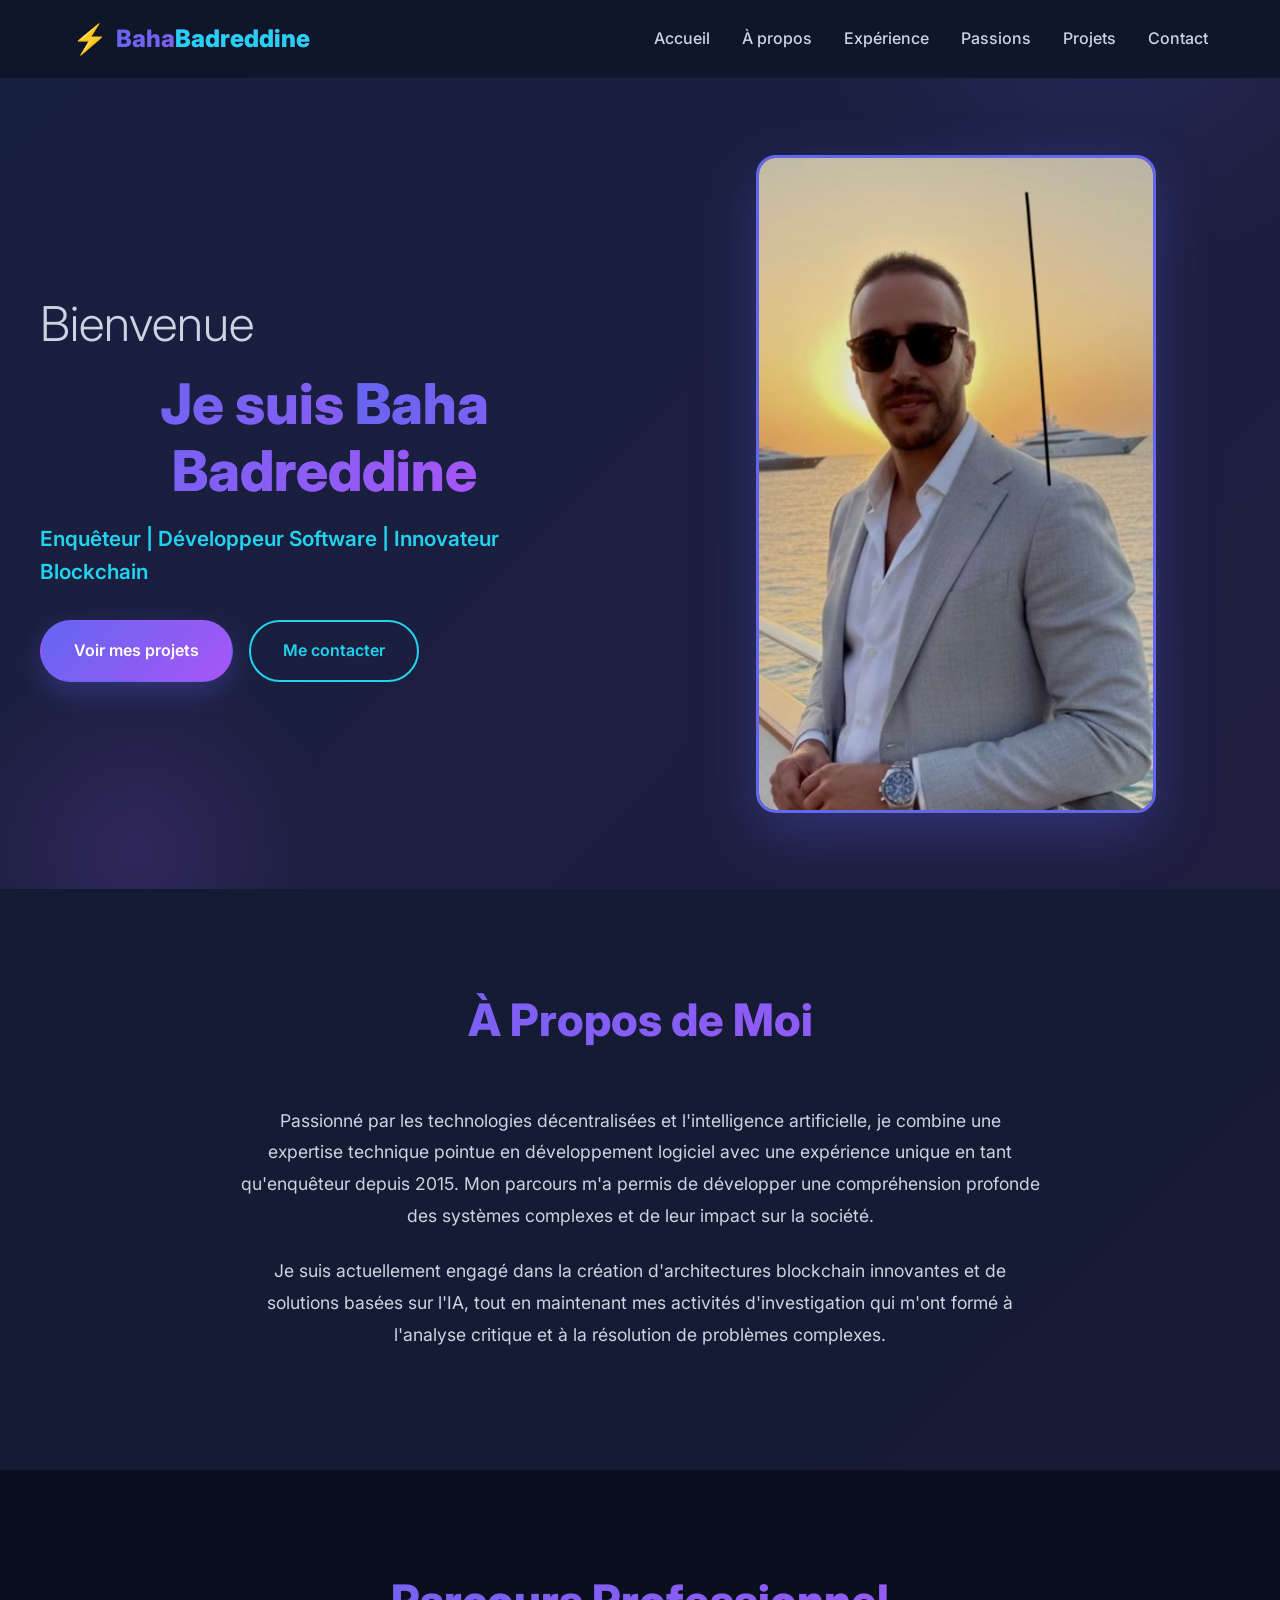
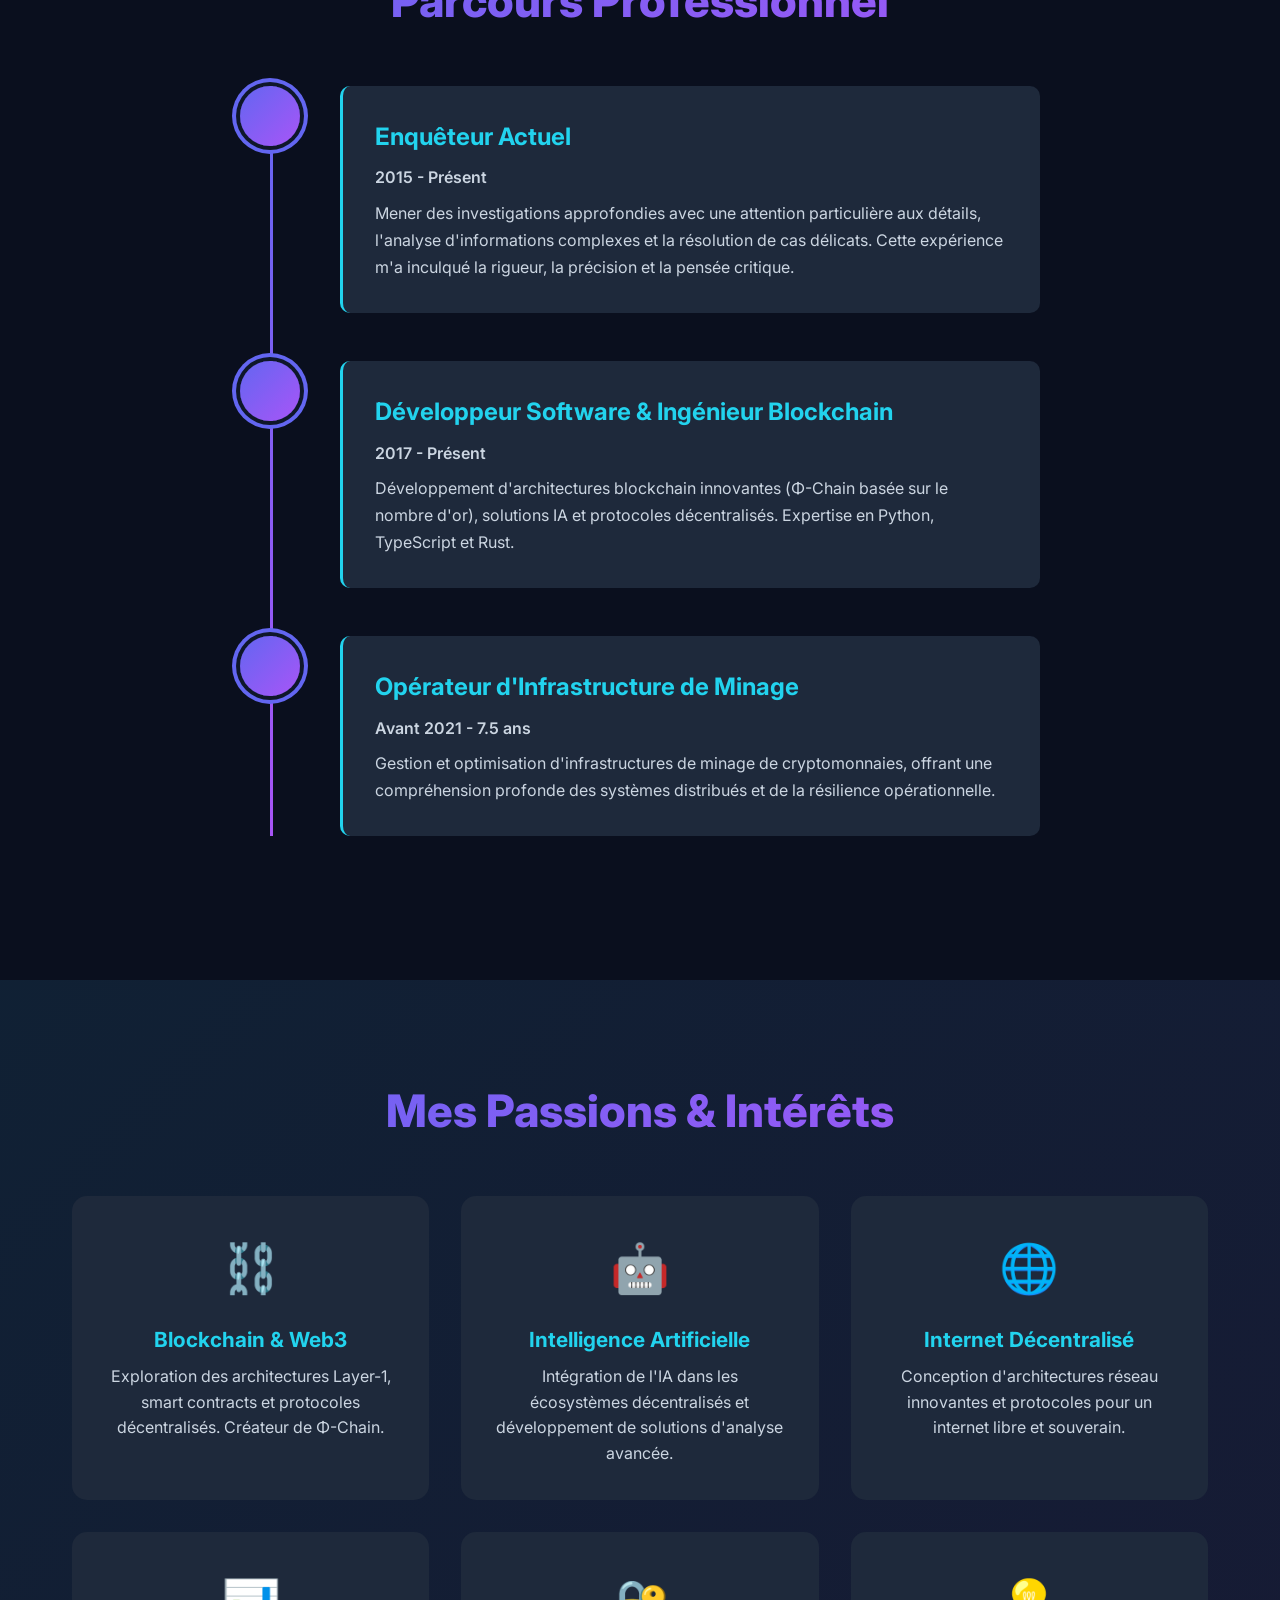
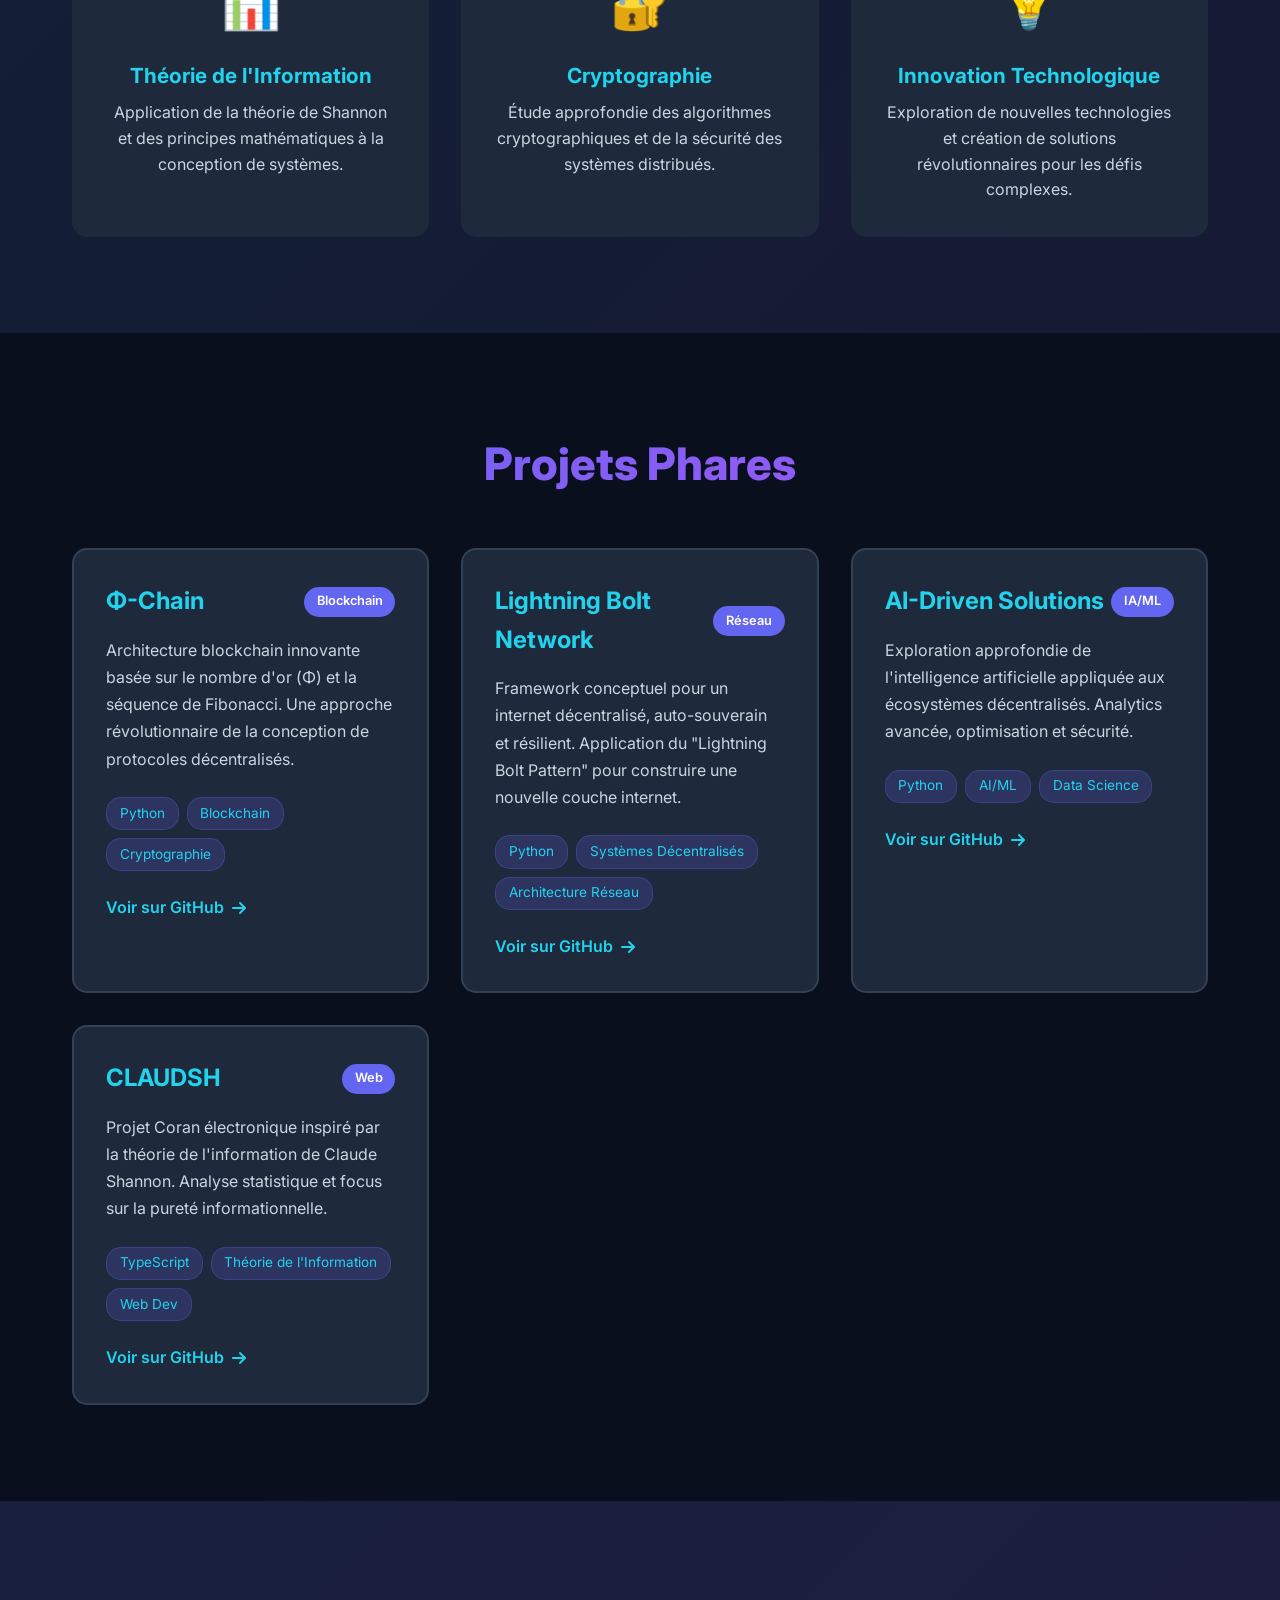
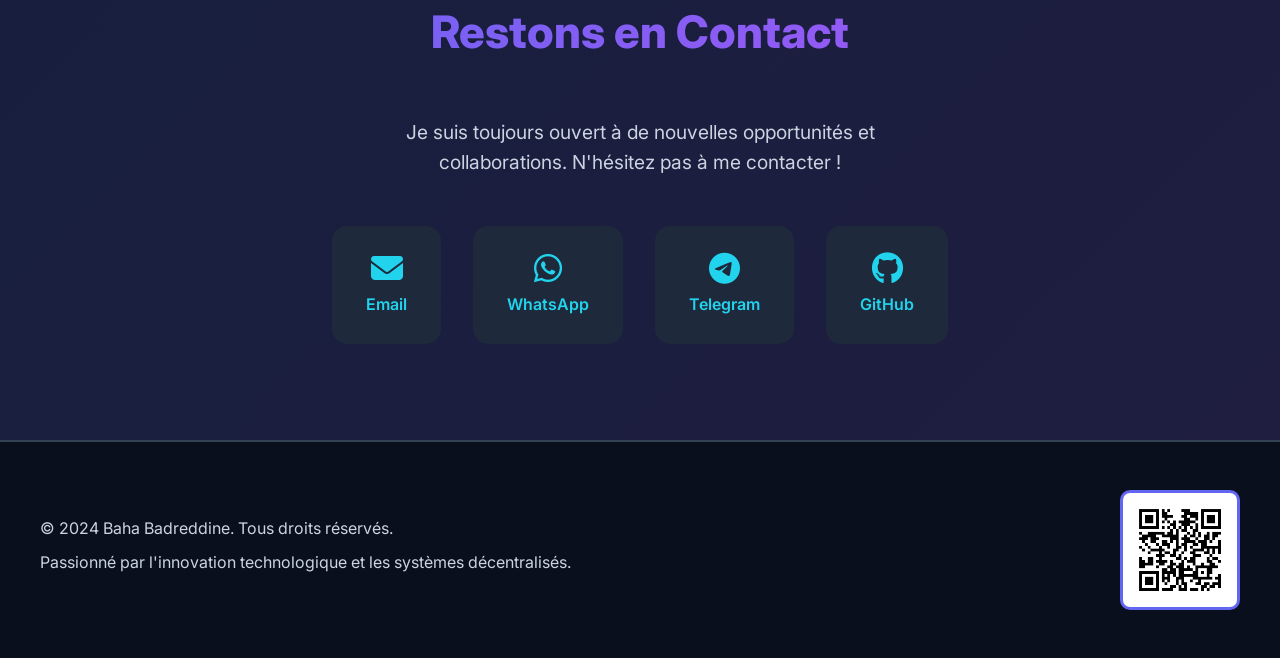
==== index.html @ 22c57d13 "🚀 Add professional portfolio website with profile, projects, and hobbies section" ====
<!DOCTYPE html>
<html lang="fr">
<head>
    <meta charset="UTF-8">
    <meta name="viewport" content="width=device-width, initial-scale=1.0">
    <title>Baha Badreddine | Portfolio Professionnel</title>
    <link rel="stylesheet" href="style.css">
    <link rel="stylesheet" href="https://cdnjs.cloudflare.com/ajax/libs/font-awesome/6.4.0/css/all.min.css">
    <link href="https://fonts.googleapis.com/css2?family=Poppins:wght@300;400;600;700;800&family=Inter:wght@400;500;600&display=swap" rel="stylesheet">
</head>
<body>
    <!-- Navigation -->
    <header class="navbar">
        <nav class="nav-container">
            <div class="logo">
                <span class="logo-icon">⚡</span>
                <span class="logo-text">Baha<span class="highlight">Badreddine</span></span>
            </div>
            <ul class="nav-menu">
                <li><a href="#home" class="nav-link">Accueil</a></li>
                <li><a href="#about" class="nav-link">À propos</a></li>
                <li><a href="#experience" class="nav-link">Expérience</a></li>
                <li><a href="#hobbies" class="nav-link">Passions</a></li>
                <li><a href="#projects" class="nav-link">Projets</a></li>
                <li><a href="#contact" class="nav-link">Contact</a></li>
            </ul>
        </nav>
    </header>

    <!-- Hero Section -->
    <section id="home" class="hero">
        <div class="hero-content">
            <div class="hero-text">
                <h1>Bienvenue</h1>
                <h2>Je suis <span class="gradient-text">Baha Badreddine</span></h2>
                <p class="tagline">Enquêteur | Développeur Software | Innovateur Blockchain</p>
                <div class="cta-buttons">
                    <a href="#projects" class="btn btn-primary">Voir mes projets</a>
                    <a href="#contact" class="btn btn-secondary">Me contacter</a>
                </div>
            </div>
            <div class="hero-image">
                <img src="profile.jpg" alt="Baha Badreddine" class="profile-img">
            </div>
        </div>
    </section>

    <!-- About Section -->
    <section id="about" class="about">
        <div class="container">
            <h2>À Propos de Moi</h2>
            <div class="about-content">
                <p>Passionné par les technologies décentralisées et l'intelligence artificielle, je combine une expertise technique pointue en développement logiciel avec une expérience unique en tant qu'enquêteur depuis 2015. Mon parcours m'a permis de développer une compréhension profonde des systèmes complexes et de leur impact sur la société.</p>
                <p>Je suis actuellement engagé dans la création d'architectures blockchain innovantes et de solutions basées sur l'IA, tout en maintenant mes activités d'investigation qui m'ont formé à l'analyse critique et à la résolution de problèmes complexes.</p>
            </div>
        </div>
    </section>

    <!-- Experience Section -->
    <section id="experience" class="experience">
        <div class="container">
            <h2>Parcours Professionnel</h2>
            <div class="timeline">
                <div class="timeline-item">
                    <div class="timeline-marker"></div>
                    <div class="timeline-content">
                        <h3>Enquêteur Actuel</h3>
                        <p class="timeline-date">2015 - Présent</p>
                        <p>Mener des investigations approfondies avec une attention particulière aux détails, l'analyse d'informations complexes et la résolution de cas délicats. Cette expérience m'a inculqué la rigueur, la précision et la pensée critique.</p>
                    </div>
                </div>
                <div class="timeline-item">
                    <div class="timeline-marker"></div>
                    <div class="timeline-content">
                        <h3>Développeur Software & Ingénieur Blockchain</h3>
                        <p class="timeline-date">2017 - Présent</p>
                        <p>Développement d'architectures blockchain innovantes (Φ-Chain basée sur le nombre d'or), solutions IA et protocoles décentralisés. Expertise en Python, TypeScript et Rust.</p>
                    </div>
                </div>
                <div class="timeline-item">
                    <div class="timeline-marker"></div>
                    <div class="timeline-content">
                        <h3>Opérateur d'Infrastructure de Minage</h3>
                        <p class="timeline-date">Avant 2021 - 7.5 ans</p>
                        <p>Gestion et optimisation d'infrastructures de minage de cryptomonnaies, offrant une compréhension profonde des systèmes distribués et de la résilience opérationnelle.</p>
                    </div>
                </div>
            </div>
        </div>
    </section>

    <!-- Hobbies & Passions Section -->
    <section id="hobbies" class="hobbies">
        <div class="container">
            <h2>Mes Passions & Intérêts</h2>
            <div class="hobbies-grid">
                <div class="hobby-card">
                    <div class="hobby-icon">⛓️</div>
                    <h3>Blockchain & Web3</h3>
                    <p>Exploration des architectures Layer-1, smart contracts et protocoles décentralisés. Créateur de Φ-Chain.</p>
                </div>
                <div class="hobby-card">
                    <div class="hobby-icon">🤖</div>
                    <h3>Intelligence Artificielle</h3>
                    <p>Intégration de l'IA dans les écosystèmes décentralisés et développement de solutions d'analyse avancée.</p>
                </div>
                <div class="hobby-card">
                    <div class="hobby-icon">🌐</div>
                    <h3>Internet Décentralisé</h3>
                    <p>Conception d'architectures réseau innovantes et protocoles pour un internet libre et souverain.</p>
                </div>
                <div class="hobby-card">
                    <div class="hobby-icon">📊</div>
                    <h3>Théorie de l'Information</h3>
                    <p>Application de la théorie de Shannon et des principes mathématiques à la conception de systèmes.</p>
                </div>
                <div class="hobby-card">
                    <div class="hobby-icon">🔐</div>
                    <h3>Cryptographie</h3>
                    <p>Étude approfondie des algorithmes cryptographiques et de la sécurité des systèmes distribués.</p>
                </div>
                <div class="hobby-card">
                    <div class="hobby-icon">💡</div>
                    <h3>Innovation Technologique</h3>
                    <p>Exploration de nouvelles technologies et création de solutions révolutionnaires pour les défis complexes.</p>
                </div>
            </div>
        </div>
    </section>

    <!-- Projects Section -->
    <section id="projects" class="projects">
        <div class="container">
            <h2>Projets Phares</h2>
            <div class="projects-grid">
                <div class="project-card">
                    <div class="project-header">
                        <h3>Φ-Chain</h3>
                        <span class="project-badge">Blockchain</span>
                    </div>
                    <p>Architecture blockchain innovante basée sur le nombre d'or (Φ) et la séquence de Fibonacci. Une approche révolutionnaire de la conception de protocoles décentralisés.</p>
                    <div class="project-tech">
                        <span>Python</span>
                        <span>Blockchain</span>
                        <span>Cryptographie</span>
                    </div>
                    <a href="https://github.com/badreddine023/phi-chain" target="_blank" class="project-link">
                        Voir sur GitHub <i class="fas fa-arrow-right"></i>
                    </a>
                </div>

                <div class="project-card">
                    <div class="project-header">
                        <h3>Lightning Bolt Network</h3>
                        <span class="project-badge">Réseau</span>
                    </div>
                    <p>Framework conceptuel pour un internet décentralisé, auto-souverain et résilient. Application du "Lightning Bolt Pattern" pour construire une nouvelle couche internet.</p>
                    <div class="project-tech">
                        <span>Python</span>
                        <span>Systèmes Décentralisés</span>
                        <span>Architecture Réseau</span>
                    </div>
                    <a href="https://github.com/badreddine023/Lightning-Bolt-Network" target="_blank" class="project-link">
                        Voir sur GitHub <i class="fas fa-arrow-right"></i>
                    </a>
                </div>

                <div class="project-card">
                    <div class="project-header">
                        <h3>AI-Driven Solutions</h3>
                        <span class="project-badge">IA/ML</span>
                    </div>
                    <p>Exploration approfondie de l'intelligence artificielle appliquée aux écosystèmes décentralisés. Analytics avancée, optimisation et sécurité.</p>
                    <div class="project-tech">
                        <span>Python</span>
                        <span>AI/ML</span>
                        <span>Data Science</span>
                    </div>
                    <a href="https://github.com/badreddine023/AI-Driven-Solutions" target="_blank" class="project-link">
                        Voir sur GitHub <i class="fas fa-arrow-right"></i>
                    </a>
                </div>

                <div class="project-card">
                    <div class="project-header">
                        <h3>CLAUDSH</h3>
                        <span class="project-badge">Web</span>
                    </div>
                    <p>Projet Coran électronique inspiré par la théorie de l'information de Claude Shannon. Analyse statistique et focus sur la pureté informationnelle.</p>
                    <div class="project-tech">
                        <span>TypeScript</span>
                        <span>Théorie de l'Information</span>
                        <span>Web Dev</span>
                    </div>
                    <a href="https://github.com/badreddine023/CLAUDSH" target="_blank" class="project-link">
                        Voir sur GitHub <i class="fas fa-arrow-right"></i>
                    </a>
                </div>
            </div>
        </div>
    </section>

    <!-- Contact Section -->
    <section id="contact" class="contact">
        <div class="container">
            <h2>Restons en Contact</h2>
            <p class="contact-intro">Je suis toujours ouvert à de nouvelles opportunités et collaborations. N'hésitez pas à me contacter !</p>
            <div class="contact-links">
                <a href="mailto:badreddinbaha@gmail.com" class="contact-btn">
                    <i class="fas fa-envelope"></i>
                    <span>Email</span>
                </a>
                <a href="https://wa.me/212666080062" target="_blank" class="contact-btn">
                    <i class="fab fa-whatsapp"></i>
                    <span>WhatsApp</span>
                </a>
                <a href="https://t.me/freeseek" target="_blank" class="contact-btn">
                    <i class="fab fa-telegram"></i>
                    <span>Telegram</span>
                </a>
                <a href="https://github.com/badreddine023" target="_blank" class="contact-btn">
                    <i class="fab fa-github"></i>
                    <span>GitHub</span>
                </a>
            </div>
        </div>
    </section>

    <!-- Footer with QR Code -->
    <footer class="footer">
        <div class="footer-content">
            <div class="footer-text">
                <p>&copy; 2024 Baha Badreddine. Tous droits réservés.</p>
                <p>Passionné par l'innovation technologique et les systèmes décentralisés.</p>
            </div>
            <div class="footer-qr">
                <img src="qrcode.png" alt="QR Code - Profil GitHub" class="qr-code" title="Scanner pour accéder au profil GitHub">
            </div>
        </div>
    </footer>

    <script src="script.js"></script>
</body>
</html>
---- style.css ----
/* ==================== Variables & Reset ==================== */
:root {
    --primary: #6366f1;
    --secondary: #a855f7;
    --accent: #22d3ee;
    --dark-bg: #0f172a;
    --darker-bg: #0a0f1e;
    --card-bg: #1e293b;
    --text-primary: #f8fafc;
    --text-secondary: #cbd5e1;
    --border-color: #334155;
    --gradient-1: linear-gradient(135deg, #6366f1 0%, #a855f7 100%);
    --gradient-2: linear-gradient(135deg, #22d3ee 0%, #06b6d4 100%);
    --gradient-3: linear-gradient(135deg, #ec4899 0%, #f43f5e 100%);
}

* {
    margin: 0;
    padding: 0;
    box-sizing: border-box;
}

html {
    scroll-behavior: smooth;
}

body {
    font-family: 'Inter', sans-serif;
    background-color: var(--dark-bg);
    color: var(--text-primary);
    line-height: 1.6;
    overflow-x: hidden;
}

/* ==================== Navigation ==================== */
.navbar {
    background: rgba(15, 23, 42, 0.8);
    backdrop-filter: blur(10px);
    border-bottom: 1px solid rgba(51, 65, 85, 0.3);
    position: sticky;
    top: 0;
    z-index: 1000;
    padding: 1rem 0;
}

.nav-container {
    max-width: 1200px;
    margin: 0 auto;
    padding: 0 2rem;
    display: flex;
    justify-content: space-between;
    align-items: center;
}

.logo {
    display: flex;
    align-items: center;
    gap: 0.5rem;
    font-size: 1.5rem;
    font-weight: 800;
}

.logo-icon {
    font-size: 1.8rem;
}

.logo-text {
    background: var(--gradient-1);
    -webkit-background-clip: text;
    -webkit-text-fill-color: transparent;
    background-clip: text;
}

.logo-text .highlight {
    color: var(--accent);
    -webkit-text-fill-color: var(--accent);
}

.nav-menu {
    display: flex;
    list-style: none;
    gap: 2rem;
}

.nav-link {
    color: var(--text-secondary);
    text-decoration: none;
    font-weight: 500;
    transition: all 0.3s ease;
    position: relative;
}

.nav-link:hover {
    color: var(--accent);
}

.nav-link::after {
    content: '';
    position: absolute;
    bottom: -5px;
    left: 0;
    width: 0;
    height: 2px;
    background: var(--gradient-2);
    transition: width 0.3s ease;
}

.nav-link:hover::after {
    width: 100%;
}

/* ==================== Hero Section ==================== */
.hero {
    min-height: 90vh;
    display: flex;
    align-items: center;
    justify-content: center;
    background: linear-gradient(135deg, rgba(99, 102, 241, 0.1) 0%, rgba(168, 85, 247, 0.1) 100%);
    padding: 4rem 2rem;
    position: relative;
    overflow: hidden;
}

.hero::before {
    content: '';
    position: absolute;
    top: -50%;
    right: -10%;
    width: 600px;
    height: 600px;
    background: radial-gradient(circle, rgba(99, 102, 241, 0.15) 0%, transparent 70%);
    border-radius: 50%;
    animation: float 6s ease-in-out infinite;
}

.hero::after {
    content: '';
    position: absolute;
    bottom: -20%;
    left: -5%;
    width: 400px;
    height: 400px;
    background: radial-gradient(circle, rgba(168, 85, 247, 0.15) 0%, transparent 70%);
    border-radius: 50%;
    animation: float 8s ease-in-out infinite reverse;
}

.hero-content {
    max-width: 1200px;
    width: 100%;
    display: grid;
    grid-template-columns: 1fr 1fr;
    gap: 4rem;
    align-items: center;
    position: relative;
    z-index: 1;
}

.hero-text h1 {
    font-size: 3rem;
    font-weight: 300;
    color: var(--text-secondary);
    margin-bottom: 0.5rem;
}

.hero-text h2 {
    font-size: 3.5rem;
    font-weight: 800;
    margin-bottom: 1rem;
    line-height: 1.2;
}

.gradient-text {
    background: var(--gradient-1);
    -webkit-background-clip: text;
    -webkit-text-fill-color: transparent;
    background-clip: text;
}

.tagline {
    font-size: 1.3rem;
    color: var(--accent);
    margin-bottom: 2rem;
    font-weight: 600;
}

.cta-buttons {
    display: flex;
    gap: 1rem;
    flex-wrap: wrap;
}

.btn {
    padding: 1rem 2rem;
    border-radius: 50px;
    text-decoration: none;
    font-weight: 600;
    transition: all 0.3s ease;
    border: 2px solid transparent;
    cursor: pointer;
    display: inline-block;
}

.btn-primary {
    background: var(--gradient-1);
    color: white;
    box-shadow: 0 10px 30px rgba(99, 102, 241, 0.3);
}

.btn-primary:hover {
    transform: translateY(-3px);
    box-shadow: 0 15px 40px rgba(99, 102, 241, 0.4);
}

.btn-secondary {
    background: transparent;
    color: var(--accent);
    border-color: var(--accent);
}

.btn-secondary:hover {
    background: rgba(34, 211, 238, 0.1);
    transform: translateY(-3px);
}

.hero-image {
    position: relative;
    display: flex;
    justify-content: center;
    align-items: center;
}

.profile-img {
    width: 100%;
    max-width: 400px;
    border-radius: 20px;
    box-shadow: 0 20px 60px rgba(99, 102, 241, 0.3);
    border: 3px solid var(--primary);
    transition: all 0.3s ease;
}

.profile-img:hover {
    transform: scale(1.05) rotate(2deg);
    box-shadow: 0 30px 80px rgba(99, 102, 241, 0.4);
}

/* ==================== Container & Sections ==================== */
.container {
    max-width: 1200px;
    margin: 0 auto;
    padding: 0 2rem;
}

section {
    padding: 6rem 2rem;
}

section h2 {
    font-size: 2.8rem;
    font-weight: 800;
    margin-bottom: 3rem;
    text-align: center;
    background: var(--gradient-1);
    -webkit-background-clip: text;
    -webkit-text-fill-color: transparent;
    background-clip: text;
}

/* ==================== About Section ==================== */
.about {
    background: linear-gradient(135deg, rgba(99, 102, 241, 0.05) 0%, rgba(168, 85, 247, 0.05) 100%);
}

.about-content {
    max-width: 800px;
    margin: 0 auto;
    text-align: center;
}

.about-content p {
    font-size: 1.1rem;
    color: var(--text-secondary);
    margin-bottom: 1.5rem;
    line-height: 1.8;
}

/* ==================== Experience Section ==================== */
.experience {
    background: var(--darker-bg);
}

.timeline {
    position: relative;
    max-width: 800px;
    margin: 0 auto;
}

.timeline::before {
    content: '';
    position: absolute;
    left: 30px;
    top: 0;
    bottom: 0;
    width: 3px;
    background: var(--gradient-1);
}

.timeline-item {
    margin-bottom: 3rem;
    position: relative;
    padding-left: 100px;
}

.timeline-marker {
    position: absolute;
    left: 0;
    top: 0;
    width: 60px;
    height: 60px;
    background: var(--gradient-1);
    border-radius: 50%;
    display: flex;
    align-items: center;
    justify-content: center;
    box-shadow: 0 0 0 4px var(--dark-bg), 0 0 0 8px var(--primary);
}

.timeline-content {
    background: var(--card-bg);
    padding: 2rem;
    border-radius: 10px;
    border-left: 3px solid var(--accent);
    transition: all 0.3s ease;
}

.timeline-content:hover {
    transform: translateX(10px);
    box-shadow: 0 10px 30px rgba(99, 102, 241, 0.2);
}

.timeline-content h3 {
    font-size: 1.5rem;
    margin-bottom: 0.5rem;
    color: var(--accent);
}

.timeline-date {
    color: var(--primary);
    font-weight: 600;
    margin-bottom: 0.5rem;
}

.timeline-content p {
    color: var(--text-secondary);
    line-height: 1.7;
}

/* ==================== Hobbies Section ==================== */
.hobbies {
    background: linear-gradient(135deg, rgba(34, 211, 238, 0.05) 0%, rgba(168, 85, 247, 0.05) 100%);
}

.hobbies-grid {
    display: grid;
    grid-template-columns: repeat(auto-fit, minmax(300px, 1fr));
    gap: 2rem;
}

.hobby-card {
    background: var(--card-bg);
    padding: 2rem;
    border-radius: 15px;
    text-align: center;
    transition: all 0.3s ease;
    border: 2px solid transparent;
    cursor: pointer;
}

.hobby-card:hover {
    transform: translateY(-10px);
    border-color: var(--accent);
    box-shadow: 0 20px 40px rgba(34, 211, 238, 0.2);
}

.hobby-icon {
    font-size: 3rem;
    margin-bottom: 1rem;
    display: block;
}

.hobby-card h3 {
    font-size: 1.3rem;
    margin-bottom: 0.5rem;
    color: var(--accent);
}

.hobby-card p {
    color: var(--text-secondary);
    line-height: 1.6;
}

/* ==================== Projects Section ==================== */
.projects {
    background: var(--darker-bg);
}

.projects-grid {
    display: grid;
    grid-template-columns: repeat(auto-fit, minmax(320px, 1fr));
    gap: 2rem;
}

.project-card {
    background: var(--card-bg);
    padding: 2rem;
    border-radius: 15px;
    transition: all 0.3s ease;
    border: 2px solid var(--border-color);
    position: relative;
    overflow: hidden;
}

.project-card::before {
    content: '';
    position: absolute;
    top: 0;
    left: -100%;
    width: 100%;
    height: 100%;
    background: var(--gradient-1);
    opacity: 0.1;
    transition: left 0.3s ease;
    z-index: 0;
}

.project-card:hover {
    transform: translateY(-10px);
    border-color: var(--accent);
    box-shadow: 0 20px 50px rgba(99, 102, 241, 0.2);
}

.project-card:hover::before {
    left: 0;
}

.project-header {
    display: flex;
    justify-content: space-between;
    align-items: center;
    margin-bottom: 1rem;
    position: relative;
    z-index: 1;
}

.project-header h3 {
    font-size: 1.5rem;
    color: var(--accent);
}

.project-badge {
    background: var(--primary);
    color: white;
    padding: 0.3rem 0.8rem;
    border-radius: 20px;
    font-size: 0.8rem;
    font-weight: 600;
}

.project-card p {
    color: var(--text-secondary);
    margin-bottom: 1.5rem;
    line-height: 1.7;
    position: relative;
    z-index: 1;
}

.project-tech {
    display: flex;
    flex-wrap: wrap;
    gap: 0.5rem;
    margin-bottom: 1.5rem;
    position: relative;
    z-index: 1;
}

.project-tech span {
    background: rgba(99, 102, 241, 0.2);
    color: var(--accent);
    padding: 0.3rem 0.8rem;
    border-radius: 15px;
    font-size: 0.85rem;
    border: 1px solid rgba(99, 102, 241, 0.3);
}

.project-link {
    display: inline-flex;
    align-items: center;
    gap: 0.5rem;
    color: var(--accent);
    text-decoration: none;
    font-weight: 600;
    transition: all 0.3s ease;
    position: relative;
    z-index: 1;
}

.project-link:hover {
    gap: 1rem;
}

/* ==================== Contact Section ==================== */
.contact {
    background: linear-gradient(135deg, rgba(99, 102, 241, 0.1) 0%, rgba(168, 85, 247, 0.1) 100%);
    text-align: center;
}

.contact-intro {
    font-size: 1.2rem;
    color: var(--text-secondary);
    margin-bottom: 3rem;
    max-width: 600px;
    margin-left: auto;
    margin-right: auto;
}

.contact-links {
    display: flex;
    justify-content: center;
    gap: 2rem;
    flex-wrap: wrap;
}

.contact-btn {
    display: flex;
    flex-direction: column;
    align-items: center;
    gap: 0.5rem;
    padding: 1.5rem 2rem;
    background: var(--card-bg);
    border-radius: 15px;
    color: var(--accent);
    text-decoration: none;
    font-weight: 600;
    transition: all 0.3s ease;
    border: 2px solid transparent;
}

.contact-btn:hover {
    transform: translateY(-5px);
    border-color: var(--accent);
    box-shadow: 0 15px 40px rgba(34, 211, 238, 0.2);
}

.contact-btn i {
    font-size: 2rem;
}

/* ==================== Footer ==================== */
.footer {
    background: var(--darker-bg);
    border-top: 2px solid var(--border-color);
    padding: 3rem 2rem;
}

.footer-content {
    max-width: 1200px;
    margin: 0 auto;
    display: flex;
    justify-content: space-between;
    align-items: center;
    gap: 2rem;
}

.footer-text {
    flex: 1;
}

.footer-text p {
    color: var(--text-secondary);
    margin-bottom: 0.5rem;
}

.footer-qr {
    display: flex;
    justify-content: center;
    align-items: center;
}

.qr-code {
    width: 120px;
    height: 120px;
    border-radius: 10px;
    border: 3px solid var(--primary);
    padding: 5px;
    background: white;
    transition: all 0.3s ease;
    cursor: pointer;
}

.qr-code:hover {
    transform: scale(1.1);
    box-shadow: 0 10px 30px rgba(99, 102, 241, 0.3);
}

/* ==================== Animations ==================== */
@keyframes float {
    0%, 100% {
        transform: translateY(0px);
    }
    50% {
        transform: translateY(30px);
    }
}

@keyframes slideIn {
    from {
        opacity: 0;
        transform: translateY(30px);
    }
    to {
        opacity: 1;
        transform: translateY(0);
    }
}

/* ==================== Responsive Design ==================== */
@media (max-width: 768px) {
    .nav-menu {
        gap: 1rem;
        font-size: 0.9rem;
    }

    .hero-content {
        grid-template-columns: 1fr;
        gap: 2rem;
    }

    .hero-text h1 {
        font-size: 2rem;
    }

    .hero-text h2 {
        font-size: 2.5rem;
    }

    .profile-img {
        max-width: 300px;
    }

    section h2 {
        font-size: 2rem;
    }

    .cta-buttons {
        flex-direction: column;
    }

    .btn {
        width: 100%;
        text-align: center;
    }

    .timeline::before {
        left: 15px;
    }

    .timeline-item {
        padding-left: 60px;
    }

    .timeline-marker {
        width: 40px;
        height: 40px;
        left: -5px;
    }

    .hobbies-grid {
        grid-template-columns: 1fr;
    }

    .projects-grid {
        grid-template-columns: 1fr;
    }

    .contact-links {
        flex-direction: column;
    }

    .contact-btn {
        width: 100%;
    }

    .footer-content {
        flex-direction: column;
        text-align: center;
    }
}

@media (max-width: 480px) {
    .logo-text {
        font-size: 1.2rem;
    }

    .nav-menu {
        gap: 0.5rem;
        font-size: 0.8rem;
    }

    .hero-text h1 {
        font-size: 1.5rem;
    }

    .hero-text h2 {
        font-size: 1.8rem;
    }

    .tagline {
        font-size: 1rem;
    }

    section {
        padding: 3rem 1rem;
    }

    section h2 {
        font-size: 1.5rem;
    }
}
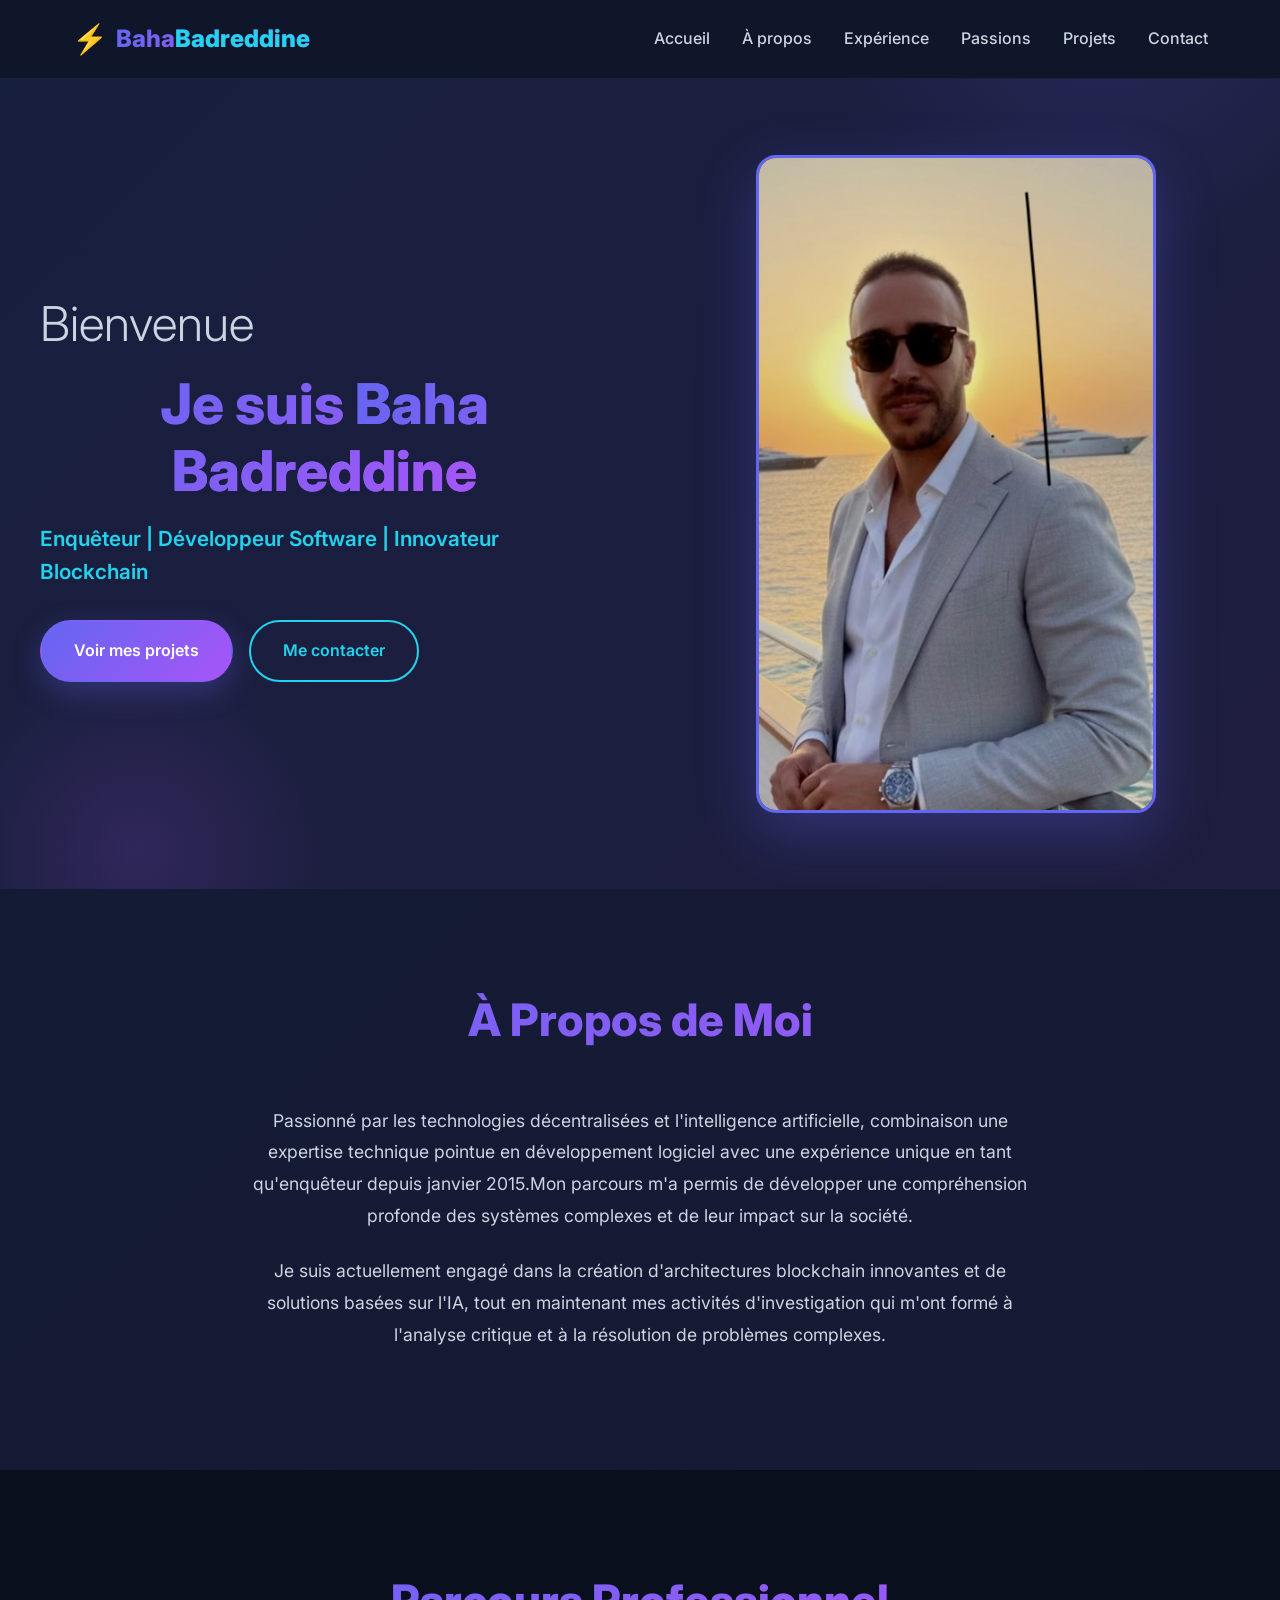
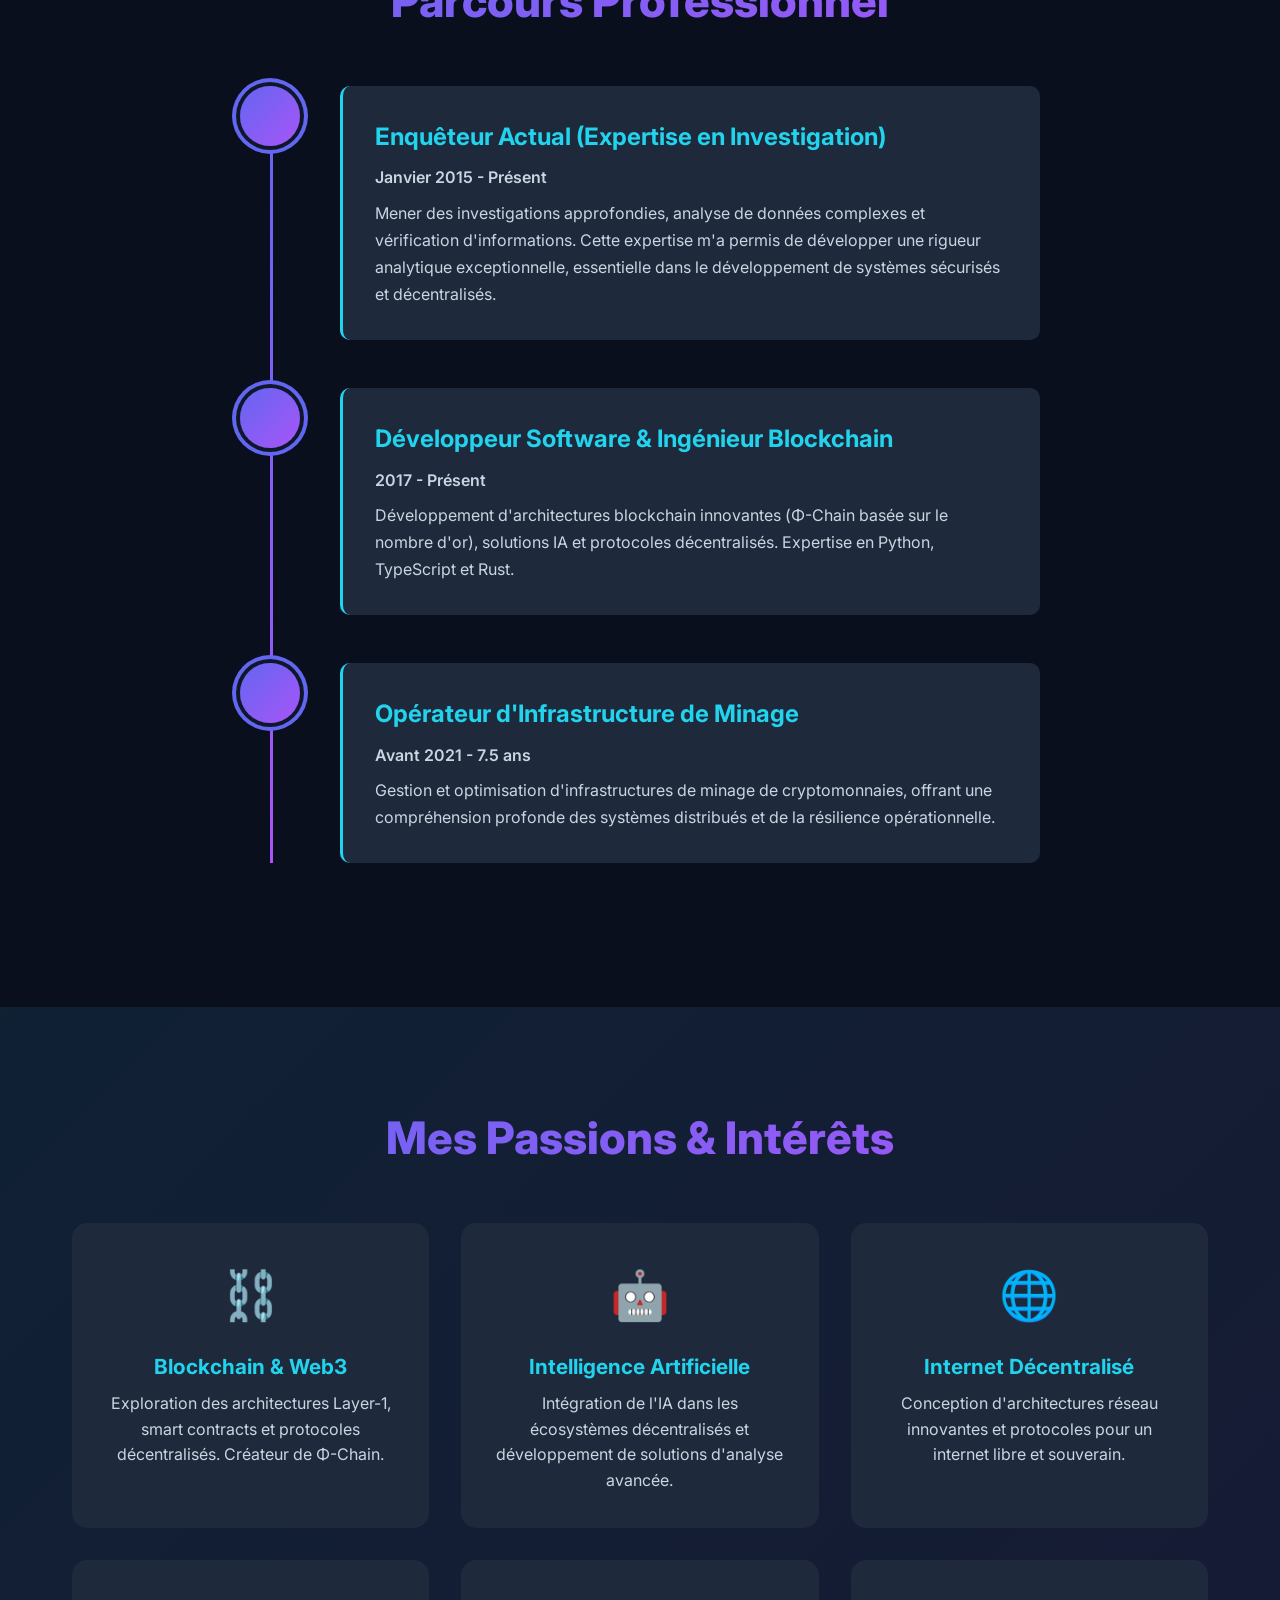
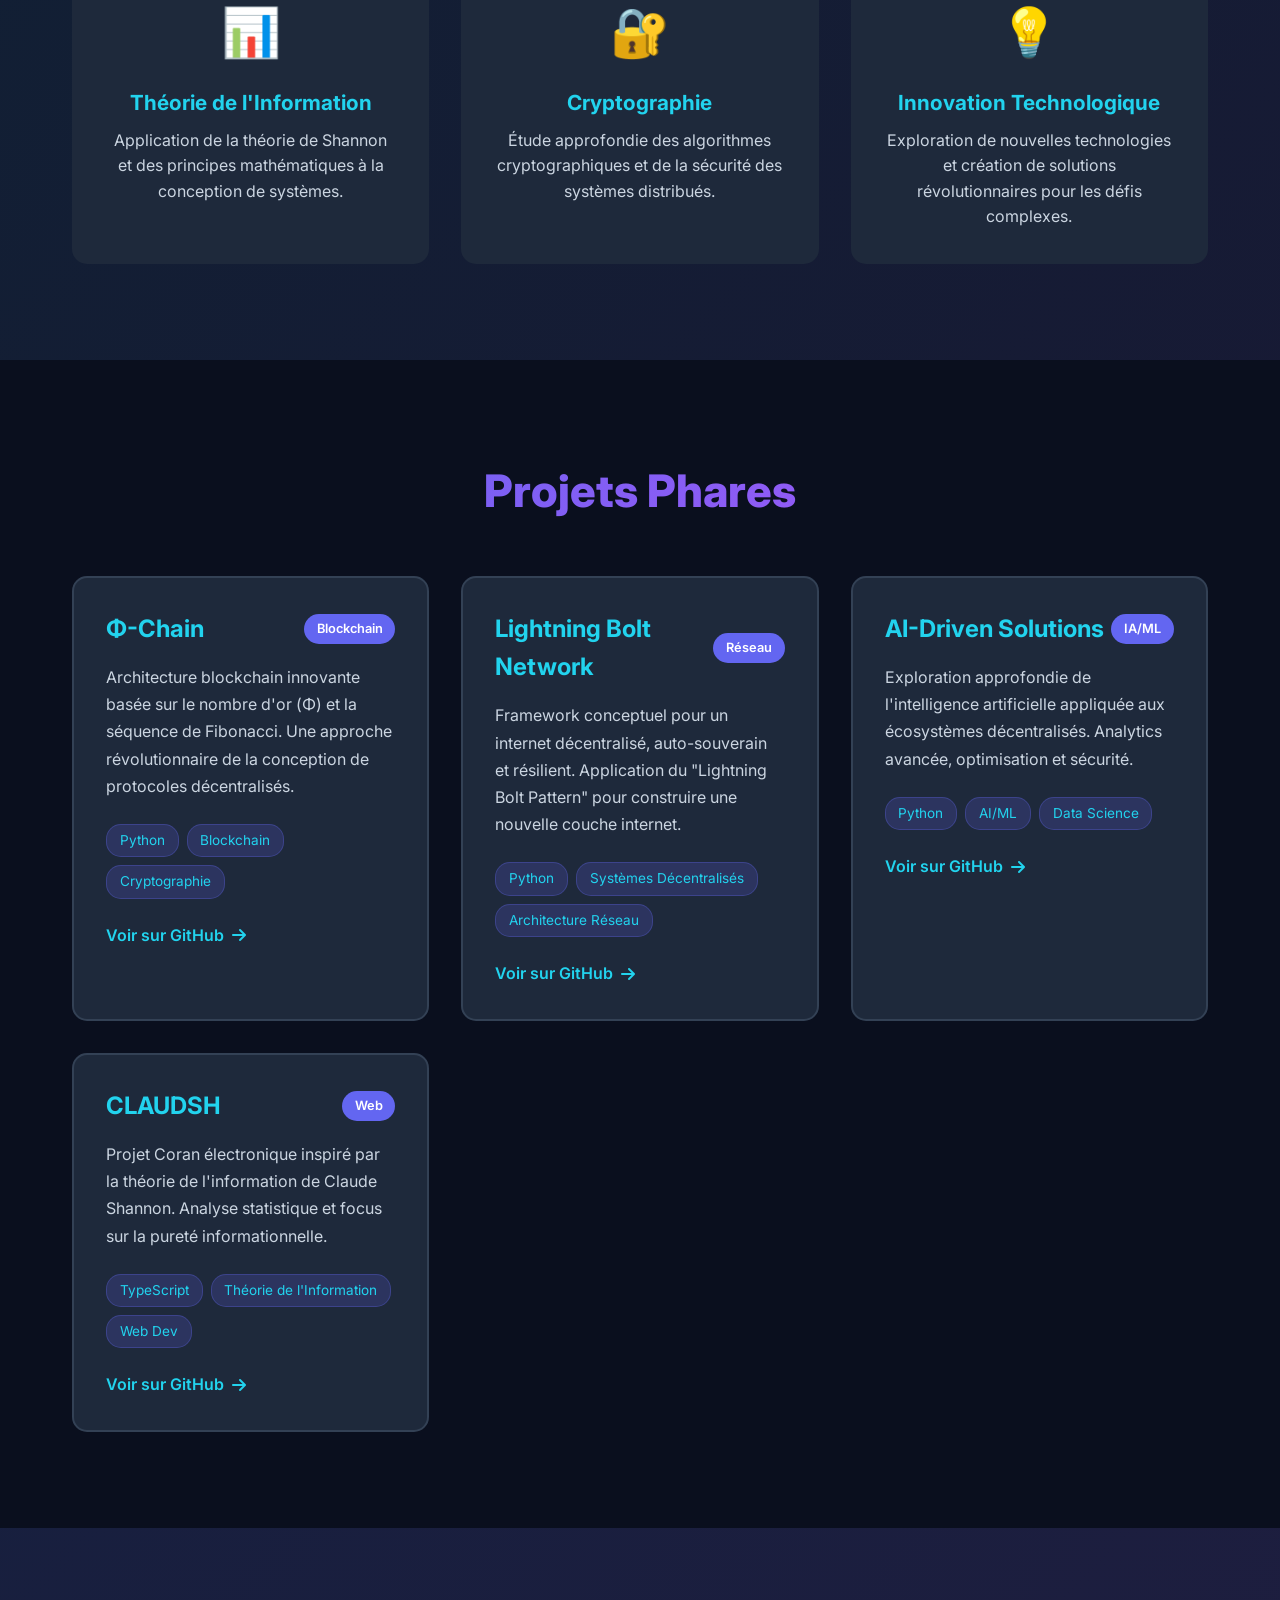
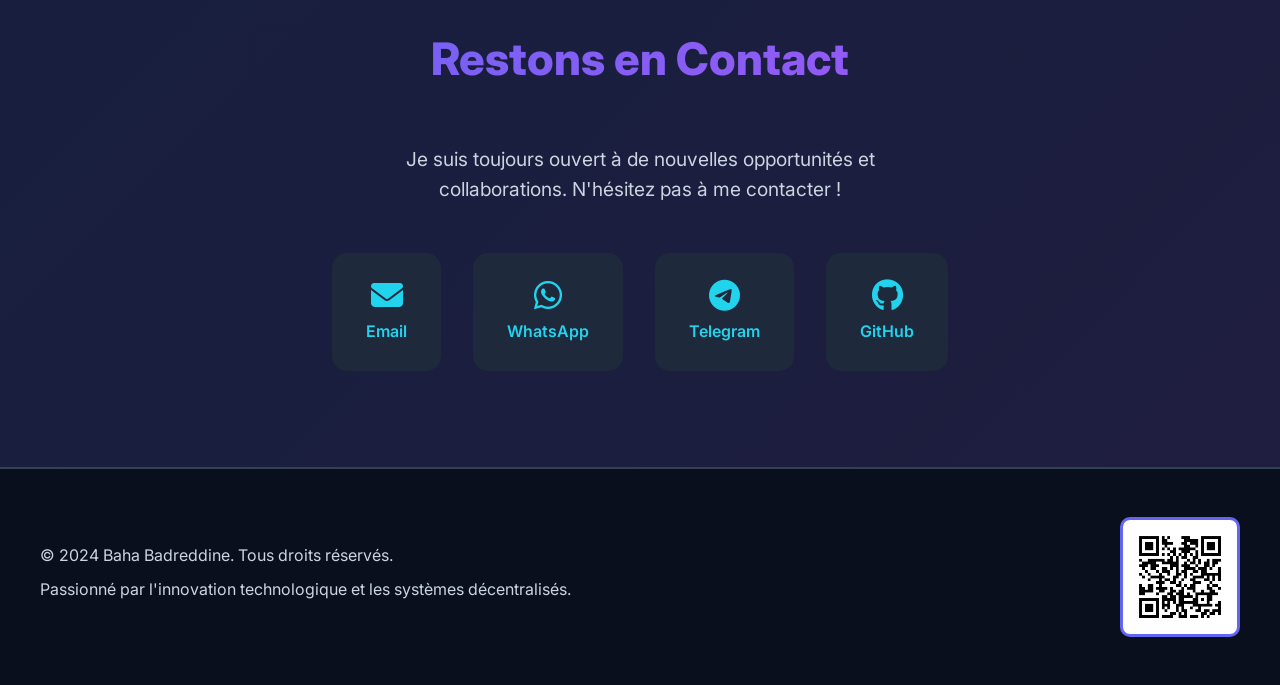
==== commit 320299df: "Actualisation du code : Précision sur l'expérience d'enquêteur (Jan 2015)" ====
--- a/index.html
+++ b/index.html
@@ -50,7 +50,7 @@
         <div class="container">
             <h2>À Propos de Moi</h2>
             <div class="about-content">
-                <p>Passionné par les technologies décentralisées et l'intelligence artificielle, je combine une expertise technique pointue en développement logiciel avec une expérience unique en tant qu'enquêteur depuis 2015. Mon parcours m'a permis de développer une compréhension profonde des systèmes complexes et de leur impact sur la société.</p>
+                <p>Passionné par les technologies décentralisées et l'intelligence artificielle, combinaison une expertise technique pointue en développement logiciel avec une expérience unique en tant qu'enquêteur depuis janvier 2015.Mon parcours m'a permis de développer une compréhension profonde des systèmes complexes et de leur impact sur la société.</p>
                 <p>Je suis actuellement engagé dans la création d'architectures blockchain innovantes et de solutions basées sur l'IA, tout en maintenant mes activités d'investigation qui m'ont formé à l'analyse critique et à la résolution de problèmes complexes.</p>
             </div>
         </div>
@@ -64,9 +64,9 @@
                 <div class="timeline-item">
                     <div class="timeline-marker"></div>
                     <div class="timeline-content">
-                        <h3>Enquêteur Actuel</h3>
-                        <p class="timeline-date">2015 - Présent</p>
-                        <p>Mener des investigations approfondies avec une attention particulière aux détails, l'analyse d'informations complexes et la résolution de cas délicats. Cette expérience m'a inculqué la rigueur, la précision et la pensée critique.</p>
+                        <h3>Enquêteur Actual (Expertise en Investigation)</h3>
+                        <p class="timeline-date">Janvier 2015 - Présent</p>
+                        <p>Mener des investigations approfondies, analyse de données complexes et vérification d'informations. Cette expertise m'a permis de développer une rigueur analytique exceptionnelle, essentielle dans le développement de systèmes sécurisés et décentralisés.</p>
                     </div>
                 </div>
                 <div class="timeline-item">
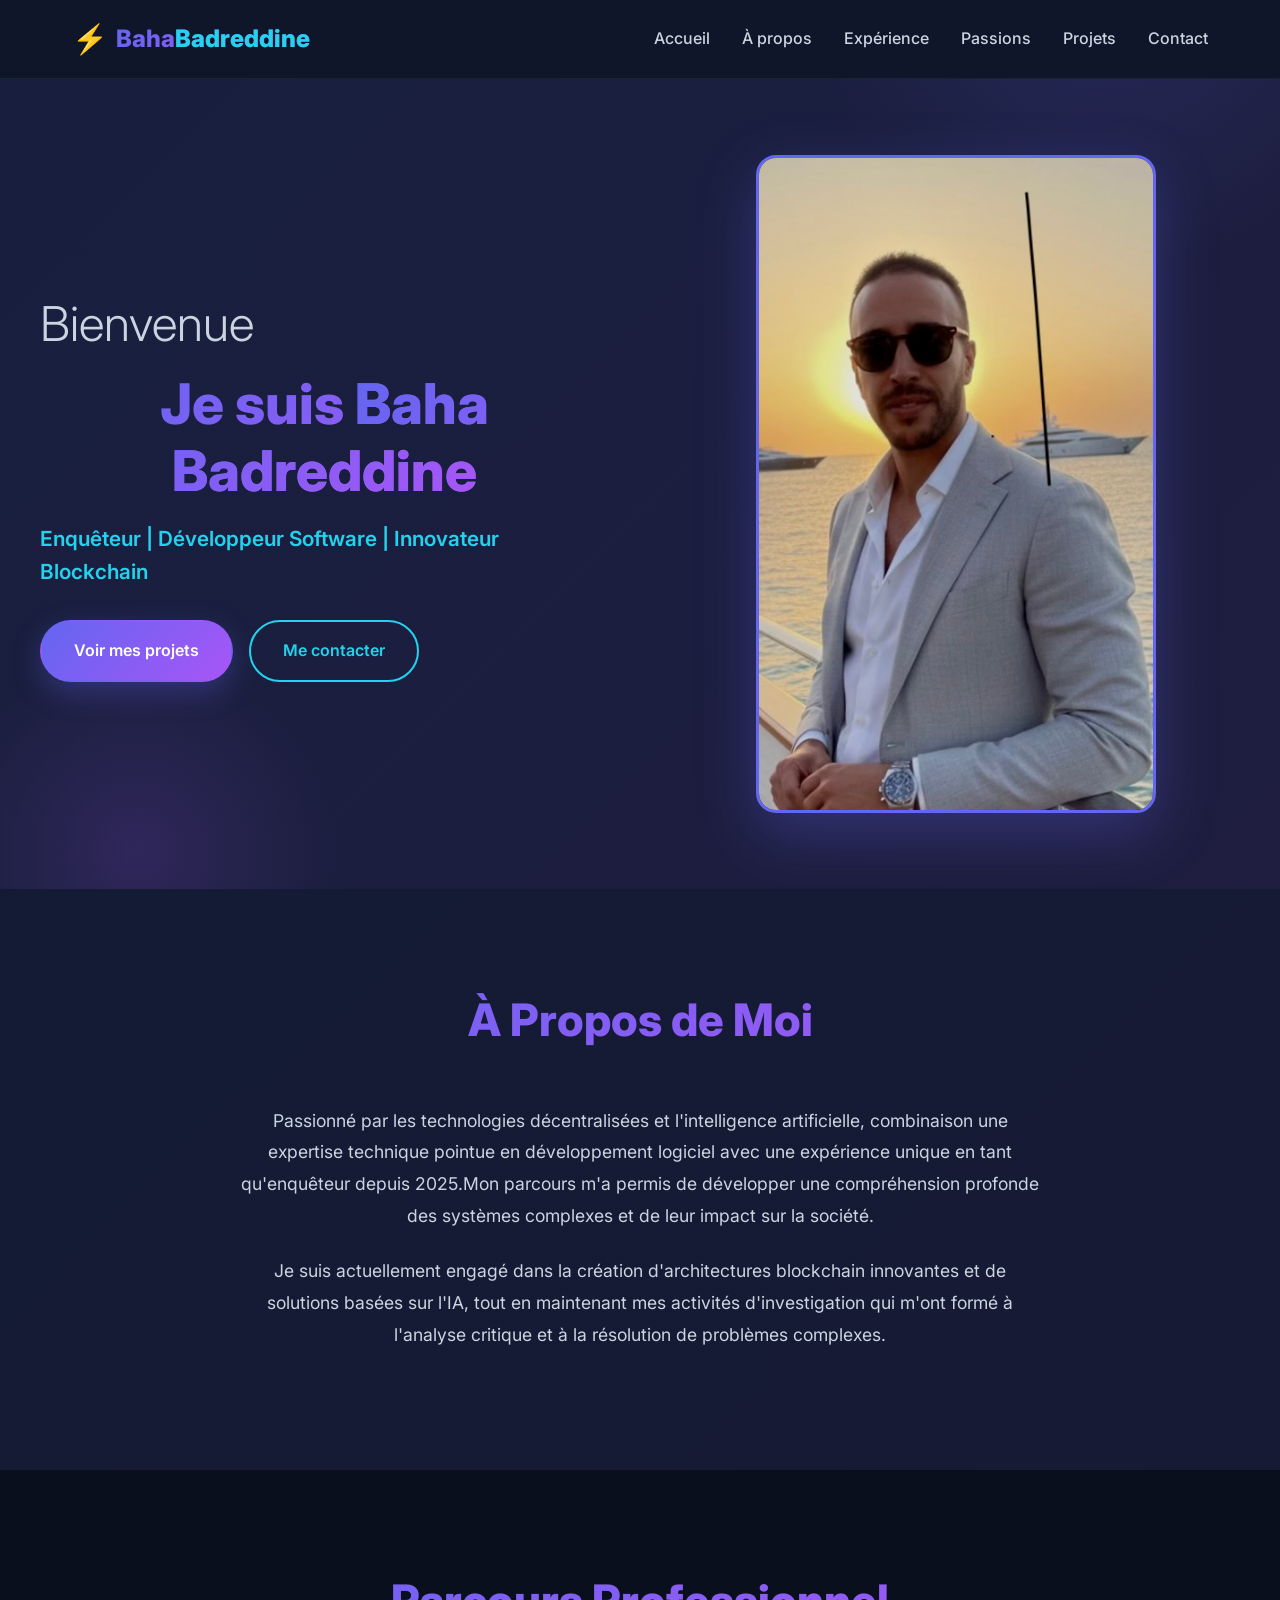
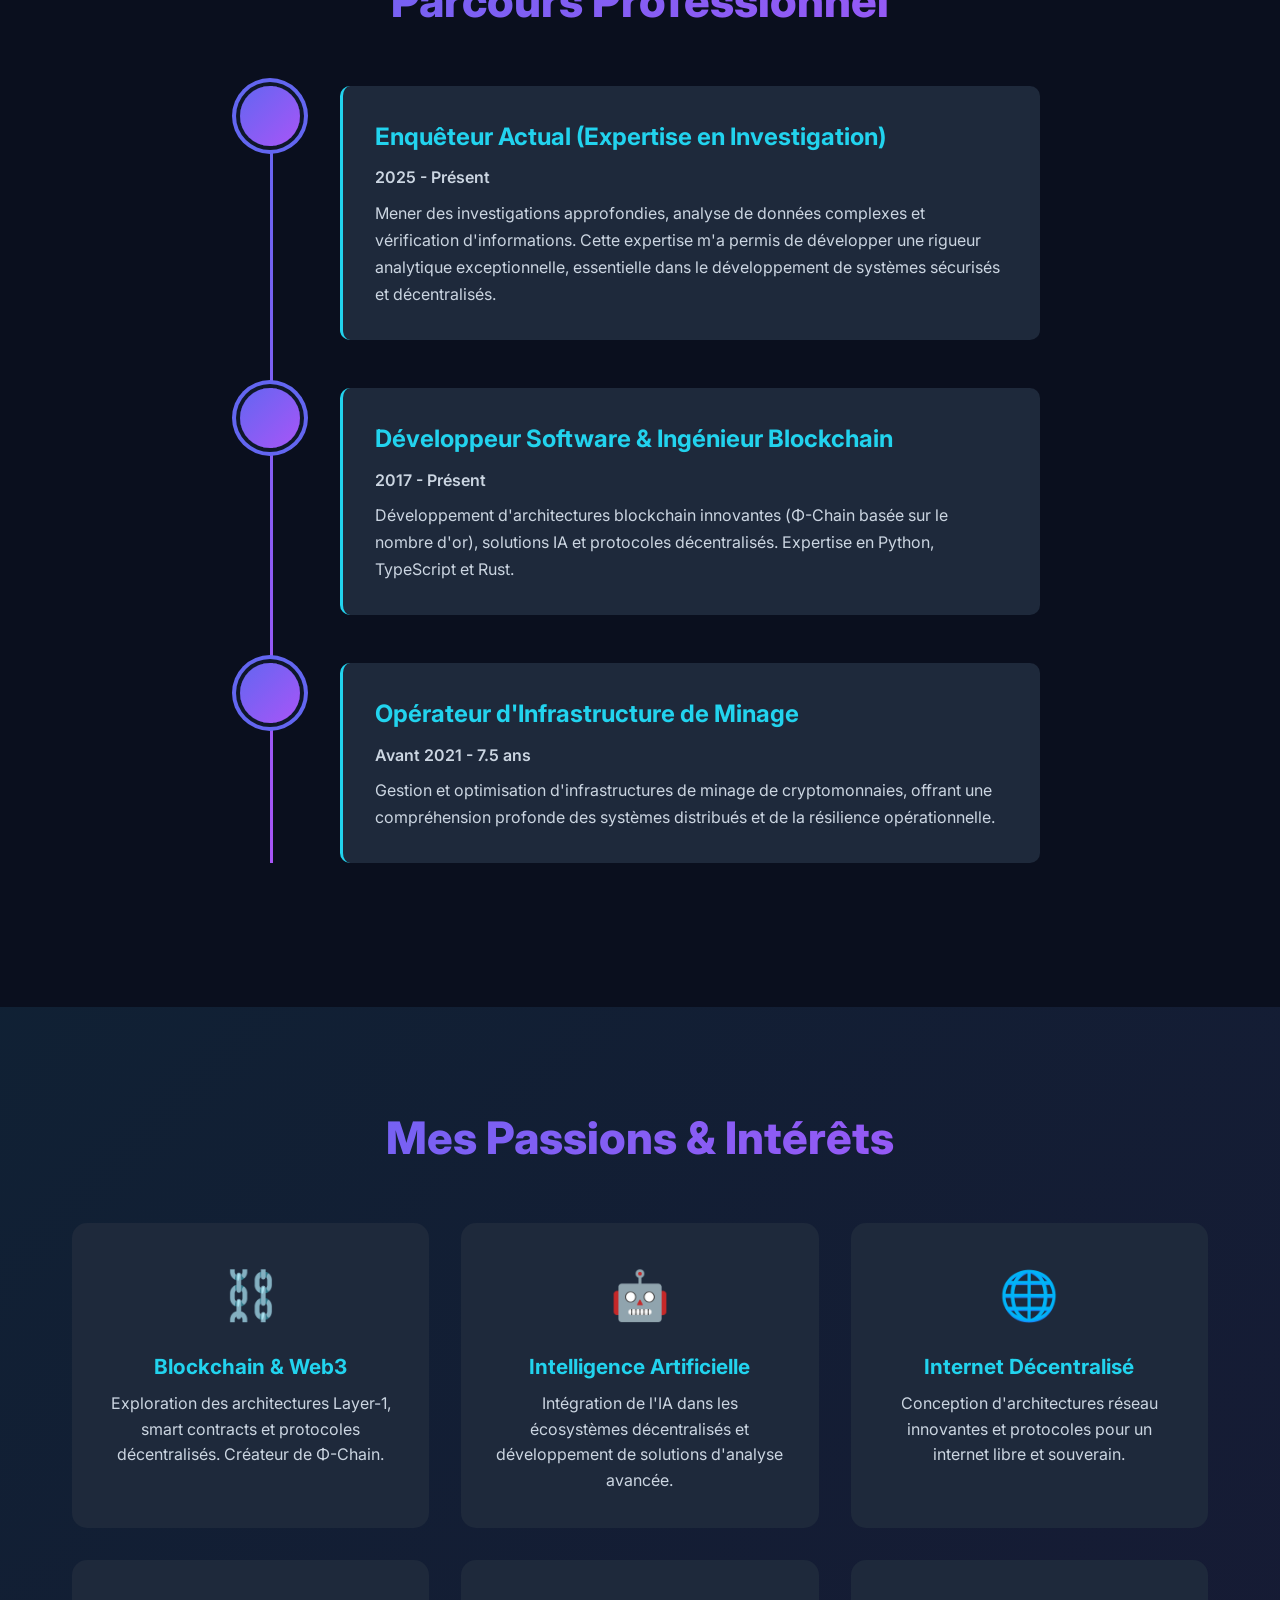
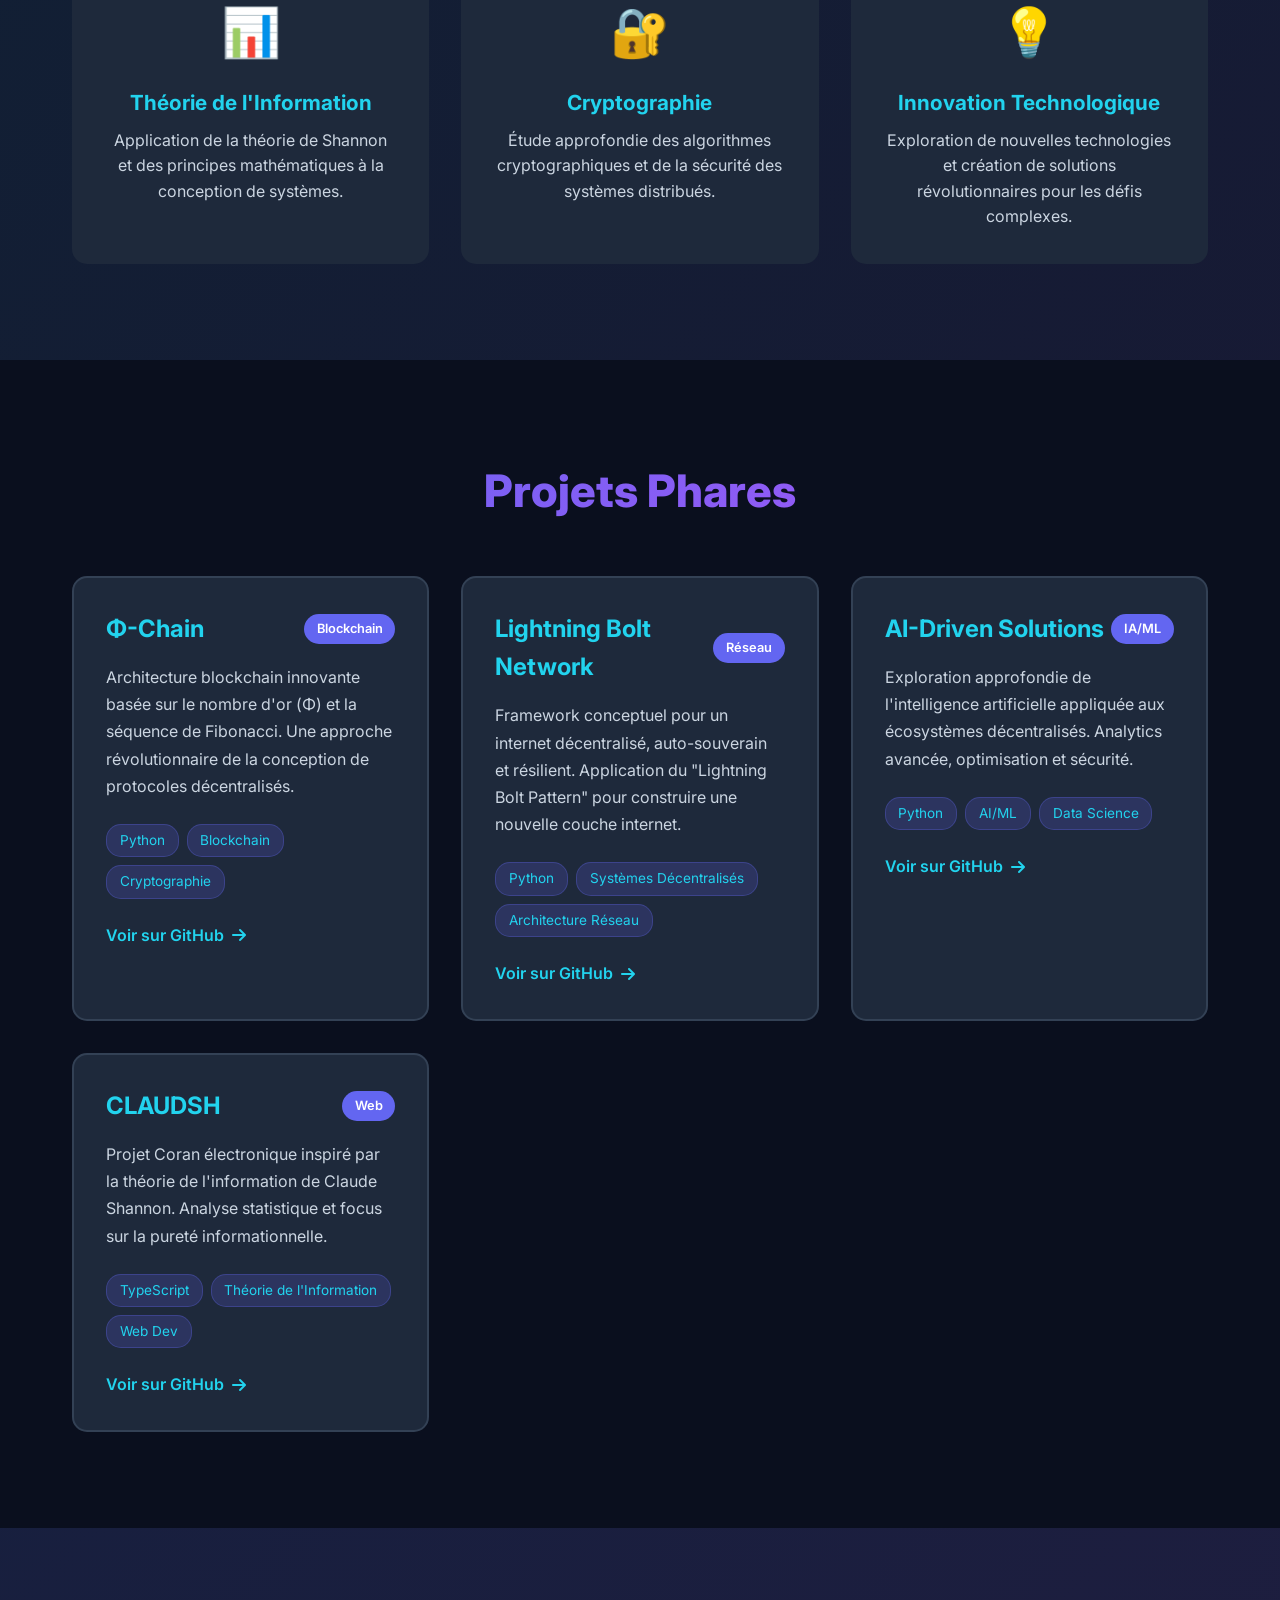
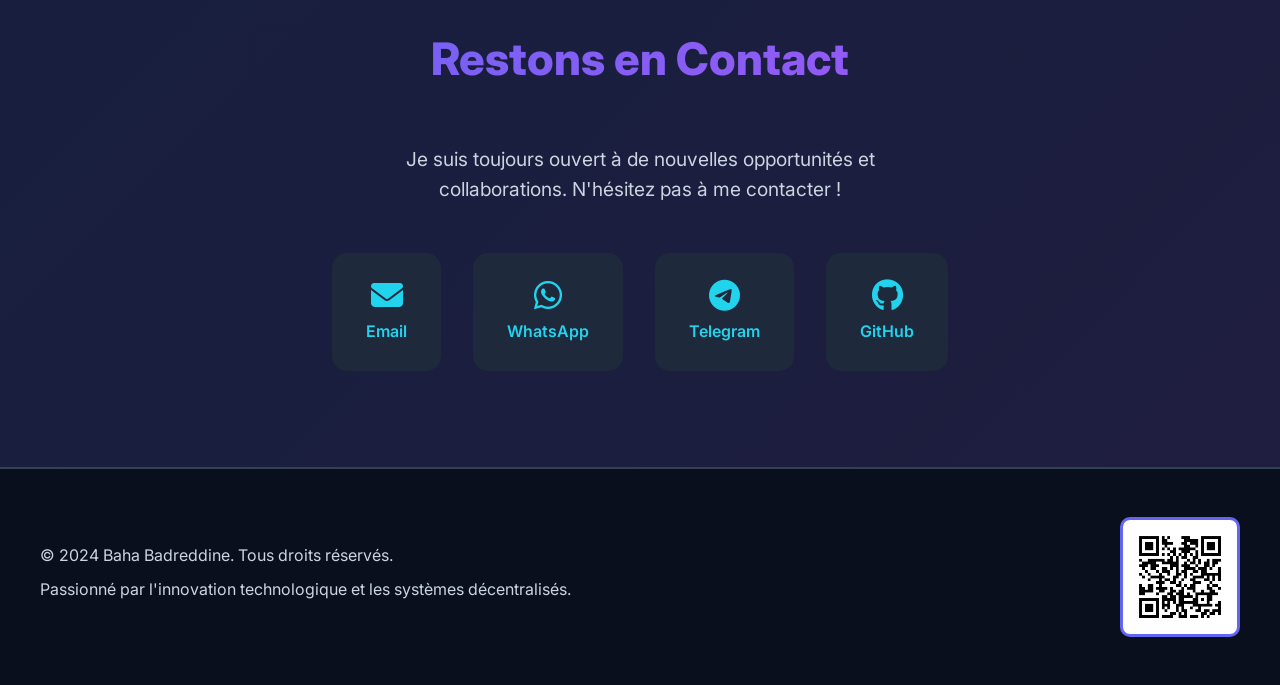
==== commit 7ee80634: "Correction : Expérience d'enquêteur depuis 2025" ====
--- a/index.html
+++ b/index.html
@@ -50,7 +50,7 @@
         <div class="container">
             <h2>À Propos de Moi</h2>
             <div class="about-content">
-                <p>Passionné par les technologies décentralisées et l'intelligence artificielle, combinaison une expertise technique pointue en développement logiciel avec une expérience unique en tant qu'enquêteur depuis janvier 2015.Mon parcours m'a permis de développer une compréhension profonde des systèmes complexes et de leur impact sur la société.</p>
+                <p>Passionné par les technologies décentralisées et l'intelligence artificielle, combinaison une expertise technique pointue en développement logiciel avec une expérience unique en tant qu'enquêteur depuis 2025.Mon parcours m'a permis de développer une compréhension profonde des systèmes complexes et de leur impact sur la société.</p>
                 <p>Je suis actuellement engagé dans la création d'architectures blockchain innovantes et de solutions basées sur l'IA, tout en maintenant mes activités d'investigation qui m'ont formé à l'analyse critique et à la résolution de problèmes complexes.</p>
             </div>
         </div>
@@ -65,7 +65,7 @@
                     <div class="timeline-marker"></div>
                     <div class="timeline-content">
                         <h3>Enquêteur Actual (Expertise en Investigation)</h3>
-                        <p class="timeline-date">Janvier 2015 - Présent</p>
+                        <p class="timeline-date">2025 - Présent</p>
                         <p>Mener des investigations approfondies, analyse de données complexes et vérification d'informations. Cette expertise m'a permis de développer une rigueur analytique exceptionnelle, essentielle dans le développement de systèmes sécurisés et décentralisés.</p>
                     </div>
                 </div>
